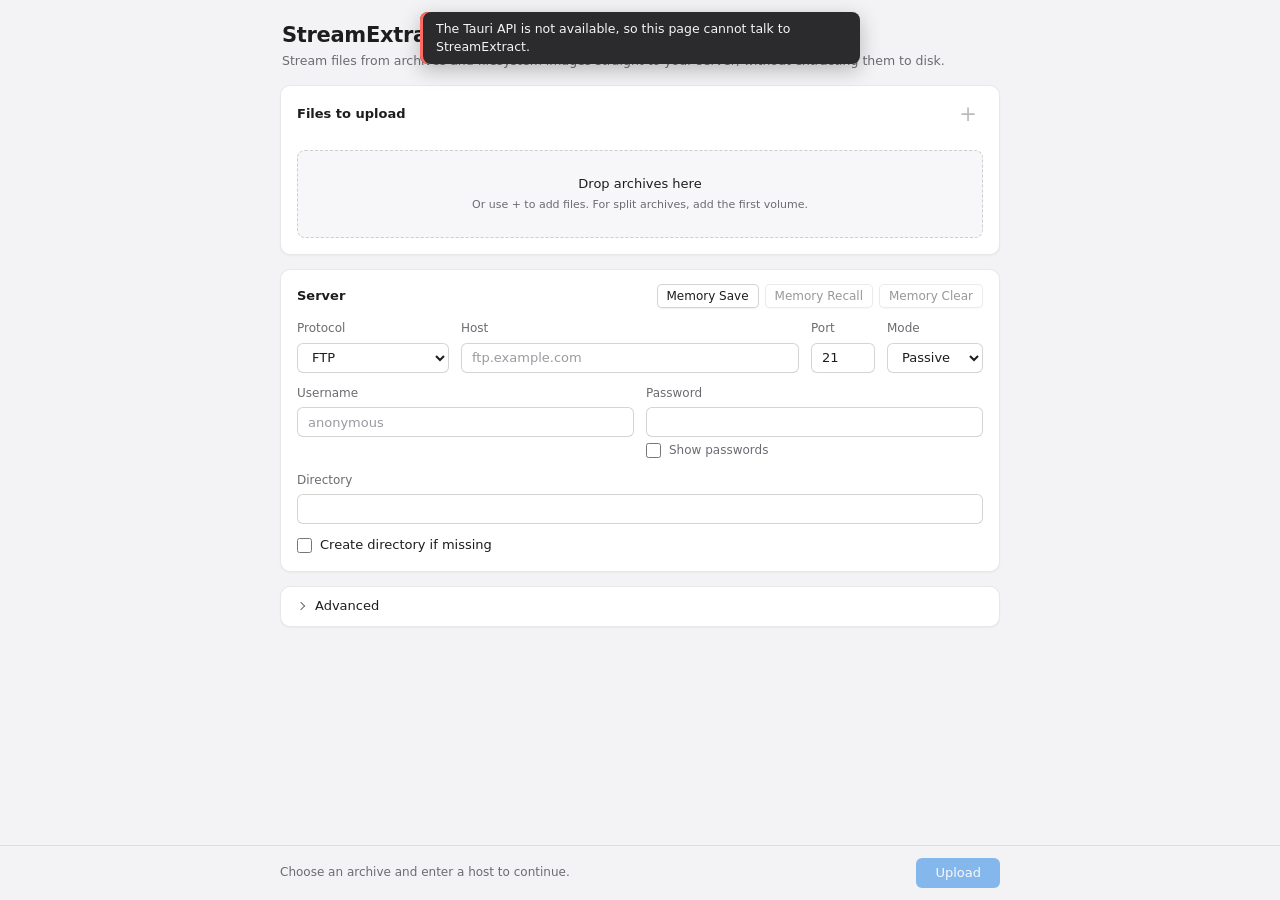
==== gui/ui/index.html @ e437d28f "Add extraction roots and per-archive GUI queue controls" ====
<!doctype html>
<html lang="en">
<head>
  <meta charset="utf-8">
  <meta name="viewport" content="width=device-width, initial-scale=1">
  <meta name="color-scheme" content="light dark">
  <title>StreamExtract</title>
  <link rel="stylesheet" href="style.css">
  <script src="app.js" defer></script>
</head>
<body>
  <div id="app">

    <!-- ===================== Setup view ===================== -->
    <form id="setup-view" class="view setup" autocomplete="off" novalidate>
      <div class="scroll">
        <header class="app-header">
          <h1>StreamExtract</h1>
          <span id="app-version" class="version muted"></span>
          <p class="tagline muted">Stream files from archives and filesystem images straight to your server, without extracting them to disk.</p>
        </header>

        <!-- Archive -->
        <section id="files-card" class="card files-card" aria-labelledby="archive-title">
          <div class="card-head">
            <div class="files-heading">
              <h2 id="archive-title">Files to upload</h2>
              <span id="archive-count" class="archive-count muted" hidden></span>
            </div>
            <button type="button" id="btn-choose" class="btn icon-button add-archive"
                    aria-label="Add archives" title="Add archives">+</button>
          </div>

          <ul id="archive-list" class="archive-list" aria-label="Files to upload" hidden></ul>
          <div id="dropzone" class="dropzone" data-state="empty">
            <div class="dz-text">
              <div id="dz-title" class="dz-title selectable">Drop archives here</div>
              <div id="dz-sub" class="dz-sub muted selectable">Or use + to add files. For split archives, add the first volume.</div>
            </div>
          </div>
          <p id="archive-queue-hint" class="hint muted" hidden>Files run in order to the same destination.</p>
          <p id="archive-hint" class="hint warn-text" role="status" hidden></p>
        </section>

        <!-- Server -->
        <section class="card" aria-labelledby="server-title">
          <div class="card-head">
            <h2 id="server-title">Server</h2>
            <div class="card-actions" role="group" aria-label="Saved server settings">
              <button type="button" id="btn-mem-save" class="btn btn-small">Memory Save</button>
              <button type="button" id="btn-mem-recall" class="btn btn-small" disabled>Memory Recall</button>
              <button type="button" id="btn-mem-clear" class="btn btn-small" disabled>Memory Clear</button>
            </div>
          </div>

          <div id="host-row" class="grid host-row">
            <div class="field">
              <label for="protocol">Protocol</label>
              <select id="protocol">
                <option value="ftp">FTP</option>
                <option value="ftps_explicit">FTPS (explicit)</option>
                <option value="ftps_implicit">FTPS (implicit)</option>
                <option value="sftp">SFTP</option>
              </select>
            </div>
            <div class="field">
              <label for="host">Host</label>
              <input id="host" type="text" autocomplete="off" autocapitalize="off" autocorrect="off"
                     spellcheck="false" placeholder="ftp.example.com">
            </div>
            <div class="field">
              <label for="port">Port</label>
              <input id="port" type="text" inputmode="numeric" autocomplete="off" value="21"
                     aria-describedby="port-error">
            </div>
            <div id="mode-field" class="field">
              <label for="mode">Mode</label>
              <select id="mode">
                <option value="passive">Passive</option>
                <option value="active">Active</option>
              </select>
            </div>
            <p id="port-error" class="error-text host-row-error" role="alert" hidden></p>
          </div>

          <div class="grid two">
            <div class="field">
              <label for="user">Username</label>
              <input id="user" type="text" autocomplete="off" autocapitalize="off" autocorrect="off"
                     spellcheck="false" placeholder="anonymous">
            </div>
            <div class="field">
              <label for="password">Password</label>
              <input id="password" type="password" autocomplete="new-password" autocapitalize="off"
                     spellcheck="false">
              <label class="check">
                <input type="checkbox" id="password-visible">
                <span>Show passwords</span>
              </label>
            </div>
          </div>

          <div class="field">
            <label for="directory">Directory</label>
            <input id="directory" type="text" autocomplete="off" autocapitalize="off" autocorrect="off" spellcheck="false">
          </div>

          <div class="server-options">
            <label class="check">
              <input type="checkbox" id="mkdir">
              <span>Create directory if missing</span>
            </label>
            <button type="button" id="btn-ssh" class="btn btn-small" hidden>SSH settings</button>
          </div>
        </section>

        <!-- Advanced -->
        <details id="advanced" class="advanced">
          <summary>Advanced</summary>
          <div class="advanced-body">
            <div class="field">
              <span id="units-label" class="label">Display units</span>
              <div class="segmented" role="radiogroup" aria-labelledby="units-label" aria-describedby="units-hint">
                <input type="radio" name="units" id="units-si" value="si" checked disabled>
                <label for="units-si">SI (1000)</label>
                <input type="radio" name="units" id="units-binary" value="binary" disabled>
                <label for="units-binary">Binary (1024)</label>
              </div>
            </div>
            <p id="units-hint" class="hint muted">SI: 1000 MB = 1 GB. Binary: 1024 MiB = 1 GiB.</p>
            <div class="field narrow">
              <label for="buffer">Buffer (MiB)</label>
              <input id="buffer" type="text" inputmode="numeric" autocomplete="off" value="64" disabled
                     aria-describedby="buffer-hint buffer-error">
            </div>
            <p id="buffer-hint" class="hint muted">Memory between unpacking and uploading (1–4096 MiB).</p>
            <p id="buffer-error" class="error-text" role="alert" hidden></p>
            <div class="field narrow">
              <label for="retries">Upload attempts</label>
              <input id="retries" type="text" inputmode="numeric" autocomplete="off" value="3" disabled
                     aria-describedby="retries-hint retries-error">
            </div>
            <p id="retries-hint" class="hint muted">Total attempts for connection/login and each file upload, including the first. 1 disables retries.</p>
            <p id="retries-error" class="error-text" role="alert" hidden></p>
            <label class="check">
              <input type="checkbox" id="prevent-sleep" checked disabled>
              <span>Prevent computer sleep during transfers</span>
            </label>
            <p class="hint muted">The display may turn off normally.</p>
            <label class="check">
              <input type="checkbox" id="completion-sound" checked disabled>
              <span>Play a sound when the upload completes successfully</span>
            </label>
            <p class="hint muted">Free SFX by SoundShelfStudio.</p>
            <label class="check">
              <input type="checkbox" id="check-updates" disabled aria-describedby="check-updates-hint">
              <span>Check for new versions on launch</span>
            </label>
            <p id="check-updates-hint" class="hint muted">Checks GitHub in the background and asks before opening the releases page.</p>
            <p class="hint muted">Display, transfer, sound and update settings are saved automatically.</p>
            <label class="check">
              <input type="checkbox" id="verbose">
              <span>Verbose log (connection details)</span>
            </label>
          </div>
        </details>
      </div>

      <footer class="footer">
        <span id="submit-hint" class="muted">Choose an archive and enter a host to continue.</span>
        <button type="submit" id="btn-upload" class="btn btn-primary" disabled>Upload</button>
      </footer>
    </form>

    <!-- ===================== Transfer view ===================== -->
    <section id="transfer-view" class="view transfer" hidden>
      <div class="t-head">
        <h1 class="t-title" id="t-title">
          <span id="t-archive" class="t-archive selectable"></span>
          <span id="t-arrow" class="t-arrow" aria-hidden="true" hidden>→</span>
          <span id="t-target" class="t-target selectable" hidden></span>
        </h1>
        <p id="t-sub" class="muted t-sub"></p>
      </div>

      <div class="phase">
        <div class="phase-line">
          <span id="phase-dot" class="dot" aria-hidden="true"></span>
          <span id="phase-text" class="phase-text">Reading the archive…</span>
        </div>
        <ul id="chips" class="chips" aria-label="Archive details"></ul>
      </div>

      <details id="batch-block" class="block batch-progress" hidden>
        <summary aria-label="Batch progress and archive statuses">
          <span class="block-label">Batch</span>
          <span id="batch-count" class="muted"></span>
          <span id="batch-bar" class="bar" role="progressbar" aria-label="Batch progress by archive"
                aria-valuemin="0" aria-valuemax="100" aria-valuenow="0"><span></span></span>
          <span id="batch-percent" class="muted"></span>
          <span id="batch-issues" class="error-text" hidden></span>
        </summary>
        <div class="batch-details">
          <p id="batch-stats" class="block-stats muted"></p>
          <ul id="batch-list" class="archive-list batch-list" aria-label="Archive statuses"></ul>
        </div>
      </details>

      <section class="log-panel" aria-label="Log">
        <div id="log" class="log selectable" role="log" aria-live="off" tabindex="0"></div>
        <button type="button" id="btn-latest" class="btn btn-small latest" hidden>Latest ↓</button>
      </section>

      <div id="current-block" class="block">
        <div class="block-head">
          <span id="cur-label" class="block-label">File</span>
          <span id="cur-name" class="block-name selectable">-</span>
        </div>
        <div id="cur-bar" class="bar" role="progressbar" aria-label="Current file" aria-valuemin="0"
             aria-valuemax="100" aria-valuenow="0"><span></span></div>
        <div id="cur-stats" class="block-stats muted"></div>
      </div>

      <div id="total-block" class="block">
        <div class="block-head">
          <span class="block-label">Archive total</span>
        </div>
        <div id="total-bar" class="bar" role="progressbar" aria-label="Archive total" aria-valuemin="0"
             aria-valuemax="100" aria-valuenow="0"><span></span></div>
        <div id="total-stats" class="block-stats muted"></div>
        <div id="total-files" class="block-stats muted"></div>
      </div>

      <dl id="status-row" class="status-row">
        <div class="stat" id="stat-upload">
          <dt>Upload <span class="muted">(avg)</span></dt>
          <dd id="stat-upload-value">-</dd>
        </div>
        <div class="stat">
          <dt>Unpack</dt>
          <dd id="stat-unpack-value">-</dd>
        </div>
        <div class="stat" id="stat-buffer"
             title="Full: the network is the bottleneck. Empty: the CPU is.">
          <dt>Buffer</dt>
          <dd><span id="stat-buffer-value">-</span>
            <span id="buffer-meter" class="meter" aria-hidden="true"><span></span></span>
          </dd>
        </div>
        <div class="stat">
          <dt>Elapsed</dt>
          <dd id="stat-elapsed-value">00:00:00</dd>
        </div>
      </dl>

      <div class="t-bottom">
        <div id="t-actions" class="t-actions">
          <button type="button" id="btn-cancel" class="btn">Cancel</button>
        </div>

        <div id="t-result" class="result" hidden>
          <div id="result-banner" class="banner" data-status="">
            <span id="result-icon" class="banner-icon" aria-hidden="true"></span>
            <div class="banner-text">
              <div id="result-title" class="banner-title"></div>
              <div id="result-error" class="banner-error selectable" hidden></div>
            </div>
            <button type="button" id="btn-new" class="btn btn-primary">New transfer</button>
          </div>
          <div id="result-summary" class="summary selectable"></div>
          <details id="result-problems" class="problems" hidden>
            <summary id="problems-summary">Warnings and errors</summary>
            <div id="problems-list" class="problems-list selectable"></div>
            <p id="problems-dropped" class="hint muted" hidden></p>
          </details>
        </div>
      </div>
    </section>

  </div>

  <!-- Screen-reader announcements for phase changes and results -->
  <div id="sr-status" class="sr-only" role="status" aria-live="polite"></div>
  <!-- Toasts -->
  <div id="toasts" class="toasts" role="status" aria-live="polite"></div>

  <!-- ===================== Dialogs ===================== -->
  <dialog id="archive-menu" class="archive-menu" role="menu" aria-label="Archive options">
    <form method="dialog">
      <button type="submit" value="password" role="menuitem">Set Extraction Password</button>
      <button type="submit" value="root" role="menuitem">Select Extraction Root</button>
      <button type="submit" id="archive-move-up" value="up" role="menuitem" class="menu-section">Move Up</button>
      <button type="submit" id="archive-move-down" value="down" role="menuitem">Move Down</button>
      <button type="submit" value="remove" role="menuitem" class="menu-remove">Remove</button>
    </form>
  </dialog>

  <dialog id="dlg-file-password" class="dialog" aria-labelledby="dlg-file-password-title">
    <form method="dialog">
      <h2 id="dlg-file-password-title">Extraction password</h2>
      <p id="file-password-archive" class="path"></p>
      <div class="field">
        <label for="file-password">Password</label>
        <input id="file-password" type="password" autocomplete="new-password" autocapitalize="off"
               spellcheck="false" autofocus>
        <label class="check">
          <input type="checkbox" id="file-password-visible">
          <span>Show passwords</span>
        </label>
      </div>
      <p class="hint muted">Leave blank to ask when this archive needs a password.</p>
      <div class="dialog-actions">
        <button type="button" id="file-password-cancel" class="btn">Cancel</button>
        <button type="submit" value="save" class="btn btn-primary">Save</button>
      </div>
    </form>
  </dialog>

  <dialog id="dlg-extraction-root" class="dialog" aria-labelledby="dlg-extraction-root-title">
    <form method="dialog">
      <h2 id="dlg-extraction-root-title">Choose extraction root</h2>
      <p id="root-archive" class="path"></p>
      <div class="root-navigation">
        <button type="button" id="root-up" class="btn btn-small" disabled>Up</button>
        <span id="root-path" class="path selectable">/</span>
      </div>
      <p id="root-status" class="hint muted" role="status"></p>
      <ul id="root-folders" class="root-folders" aria-label="Archive folders"></ul>
      <div id="root-password-field" class="field" hidden>
        <label for="root-password">Extraction password</label>
        <div class="grid key-row">
          <input id="root-password" type="password" autocomplete="new-password" spellcheck="false">
          <button type="button" id="root-unlock" class="btn">Unlock</button>
        </div>
      </div>
      <p id="root-error" class="error-text" role="alert" hidden></p>
      <div class="dialog-actions">
        <button type="submit" value="cancel" class="btn" formnovalidate>Cancel</button>
        <button type="submit" id="root-select" value="select" class="btn btn-primary" disabled>Use this folder</button>
      </div>
    </form>
  </dialog>

  <dialog id="dlg-ssh" class="dialog" aria-labelledby="dlg-ssh-title">
    <form method="dialog">
      <h2 id="dlg-ssh-title">SSH settings</h2>
      <div class="field">
        <label for="private-key">Private key</label>
        <div class="grid key-row">
          <input id="private-key" type="text" spellcheck="false" placeholder="Automatic: private keys in ~/.ssh">
          <button type="button" id="btn-private-key" class="btn">Choose</button>
        </div>
      </div>
      <div class="field">
        <label for="private-key-passphrase">Private key passphrase</label>
        <input id="private-key-passphrase" type="password" autocomplete="new-password">
      </div>
      <p class="hint muted">A login password uses password authentication. With neither a password nor a selected key, private keys in ~/.ssh are tried. No login prompts are shown.</p>
      <label class="check">
        <input type="checkbox" id="verify-host-key">
        <span>Verify host key against known hosts</span>
      </label>
      <div class="field">
        <label for="known-hosts">Known hosts file</label>
        <div class="grid key-row">
          <input id="known-hosts" type="text" spellcheck="false" placeholder="~/.ssh/known_hosts" disabled>
          <button type="button" id="btn-known-hosts" class="btn" disabled>Choose</button>
        </div>
      </div>
      <p class="hint muted">When verification is enabled, a blank path uses ~/.ssh/known_hosts. Otherwise any host key is accepted.</p>
      <div class="dialog-actions"><button type="submit" value="done" class="btn btn-primary">Done</button></div>
    </form>
  </dialog>

  <dialog id="dlg-memory-slots" class="dialog" aria-labelledby="dlg-memory-slots-title">
    <form method="dialog">
      <h2 id="dlg-memory-slots-title">Save configuration</h2>
      <p id="memory-slots-help"></p>
      <div class="field">
        <label for="memory-slot">Configuration</label>
        <select id="memory-slot" size="5" aria-describedby="memory-slot-details"></select>
      </div>
      <p id="memory-slot-details" class="memory-slot-details"></p>
      <div class="dialog-actions">
        <button type="submit" value="cancel" class="btn" formnovalidate>Cancel</button>
        <button id="memory-slot-action" type="submit" value="select" class="btn btn-primary">Save</button>
      </div>
    </form>
  </dialog>

  <dialog id="dlg-memory" class="dialog" aria-labelledby="dlg-memory-title">
    <form method="dialog">
      <h2 id="dlg-memory-title">Store the login unencrypted?</h2>
      <p>The username, password and private key passphrase will be saved as plain text in <code id="dlg-memory-path" class="path"></code>.</p>
      <div class="dialog-actions">
        <button type="submit" value="store" class="btn">Store login</button>
        <button type="submit" value="dont" class="btn btn-primary" autofocus>Don't store login</button>
      </div>
    </form>
  </dialog>

  <dialog id="dlg-password" class="dialog" aria-labelledby="dlg-password-title">
    <form id="pw-form" method="dialog">
      <h2 id="dlg-password-title">Password required</h2>
      <p id="pw-text"></p>
      <div class="field">
        <label for="pw-input">Extraction password</label>
        <input id="pw-input" type="password" autocomplete="new-password" autocapitalize="off"
               spellcheck="false" aria-describedby="pw-error" autofocus>
        <label class="check">
          <input type="checkbox" id="pw-input-visible">
          <span>Show passwords</span>
        </label>
        <p id="pw-error" class="error-text" role="alert" hidden></p>
      </div>
      <div class="dialog-actions">
        <button type="button" id="pw-cancel" class="btn">Cancel</button>
        <button type="submit" id="pw-unlock" class="btn btn-primary">Unlock</button>
      </div>
    </form>
  </dialog>

  <dialog id="dlg-quit" class="dialog" aria-labelledby="dlg-quit-title">
    <form method="dialog">
      <h2 id="dlg-quit-title">Cancel the batch and quit?</h2>
      <p>The incomplete file on the server will be deleted. Remaining archives will not be started.</p>
      <div class="dialog-actions">
        <button type="submit" value="quit" class="btn">Cancel and quit</button>
        <button type="submit" value="keep" class="btn btn-primary" autofocus>Keep uploading</button>
      </div>
    </form>
  </dialog>
</body>
</html>
---- gui/ui/style.css ----
/* StreamExtract: static stylesheet. Design tokens first, then base, components and views. */

:root {
  color-scheme: light dark;

  --font: -apple-system, BlinkMacSystemFont, "Segoe UI", system-ui, sans-serif;
  --mono: ui-monospace, SFMono-Regular, "SF Mono", Menlo, Consolas, "Liberation Mono", monospace;

  --bg: #f3f3f5;
  --surface: #ffffff;
  --inset: #f7f7f9;
  --border: rgba(0, 0, 0, 0.09);
  --border-strong: rgba(0, 0, 0, 0.17);
  --text: #1d1d1f;
  --muted: #6b6b72;
  --placeholder: #9a9aa1;

  --input: #ffffff;
  --btn: #ffffff;
  --btn-hover: #f4f4f6;
  --btn-active: #e8e8ec;
  --btn-shadow: 0 1px 1px rgba(0, 0, 0, 0.06);
  --track: rgba(0, 0, 0, 0.08);
  --chip: rgba(0, 0, 0, 0.055);
  --segment: rgba(0, 0, 0, 0.06);
  --segment-on: #ffffff;
  --segment-shadow: 0 1px 2px rgba(0, 0, 0, 0.18), 0 0 0 0.5px rgba(0, 0, 0, 0.06);
  --card-shadow: 0 1px 2px rgba(0, 0, 0, 0.04);

  --accent: #0071e3;
  --accent-hover: #0a7df0;
  --accent-active: #0064cb;
  --accent-text: #0071e3;
  --accent-soft: rgba(0, 113, 227, 0.09);
  --on-accent: #ffffff;
  --focus: #0071e3;

  --success: #1c8a44;
  --warn: #9a5b00;
  --danger: #cc1428;

  --toast-bg: #2b2b2e;
  --toast-text: #f5f5f7;
  --backdrop: rgba(0, 0, 0, 0.32);
  --dialog-shadow: 0 18px 50px rgba(0, 0, 0, 0.28), 0 0 0 0.5px rgba(0, 0, 0, 0.12);
}

@media (prefers-color-scheme: dark) {
  :root {
    --bg: #1c1c1e;
    --surface: #2a2a2d;
    --inset: #232326;
    --border: rgba(255, 255, 255, 0.1);
    --border-strong: rgba(255, 255, 255, 0.18);
    --text: #f2f2f4;
    --muted: #9c9ca4;
    --placeholder: #74747c;

    --input: rgba(255, 255, 255, 0.06);
    --btn: #3a3a3e;
    --btn-hover: #444448;
    --btn-active: #505055;
    --btn-shadow: none;
    --track: rgba(255, 255, 255, 0.12);
    --chip: rgba(255, 255, 255, 0.09);
    --segment: rgba(255, 255, 255, 0.08);
    --segment-on: #636368;
    --segment-shadow: 0 1px 2px rgba(0, 0, 0, 0.4);
    --card-shadow: none;

    --accent-text: #5aa9ff;
    --accent-soft: rgba(90, 169, 255, 0.16);
    --focus: #5aa9ff;

    --success: #3ddc84;
    --warn: #ffb340;
    --danger: #ff6b63;

    --toast-bg: #48484d;
    --backdrop: rgba(0, 0, 0, 0.5);
    --dialog-shadow: 0 18px 50px rgba(0, 0, 0, 0.6), 0 0 0 0.5px rgba(255, 255, 255, 0.14);
  }
}

/* ---------------------------------------------------------------- base */

*,
*::before,
*::after {
  box-sizing: border-box;
}

[hidden] {
  display: none !important;
}

html,
body {
  height: 100%;
  margin: 0;
}

body {
  font: 13px/1.45 var(--font);
  font-variant-numeric: tabular-nums;
  color: var(--text);
  background: var(--bg);
  overflow: hidden;
  overscroll-behavior: none;
  cursor: default;
  -webkit-font-smoothing: antialiased;
  -webkit-user-select: none;
  user-select: none;
}

#app {
  height: 100%;
  display: flex;
  flex-direction: column;
}

h1,
h2,
p {
  margin: 0;
}

.muted {
  color: var(--muted);
}

.selectable {
  -webkit-user-select: text;
  user-select: text;
  cursor: text;
}

.hint {
  font-size: 12px;
}

.warn-text {
  color: var(--warn);
}

.error-text {
  color: var(--danger);
  font-size: 12px;
}

.sr-only {
  position: absolute;
  width: 1px;
  height: 1px;
  margin: -1px;
  padding: 0;
  overflow: hidden;
  clip: rect(0 0 0 0);
  white-space: nowrap;
  border: 0;
}

:focus-visible {
  outline: 2px solid var(--focus);
  outline-offset: 2px;
}

/* --------------------------------------------------------------- controls */

.btn {
  font: inherit;
  height: 28px;
  padding: 0 12px;
  border-radius: 6px;
  border: 1px solid var(--border-strong);
  background: var(--btn);
  color: var(--text);
  box-shadow: var(--btn-shadow);
  white-space: nowrap;
  cursor: default;
  transition: background-color 0.1s;
}

.btn:hover:not(:disabled) {
  background: var(--btn-hover);
}

.btn:active:not(:disabled) {
  background: var(--btn-active);
}

.btn:disabled {
  opacity: 0.45;
}

.btn-small {
  height: 24px;
  padding: 0 9px;
  font-size: 12px;
  border-radius: 5px;
}

.btn-primary {
  background: var(--accent);
  border-color: transparent;
  color: var(--on-accent);
  box-shadow: none;
  font-weight: 500;
  padding: 0 18px;
}

.btn-primary:hover:not(:disabled) {
  background: var(--accent-hover);
}

.btn-primary:active:not(:disabled) {
  background: var(--accent-active);
}

input[type="text"],
input[type="password"],
select {
  font: inherit;
  width: 100%;
  min-width: 0;
  height: 30px;
  padding: 0 10px;
  border-radius: 6px;
  border: 1px solid var(--border-strong);
  background: var(--input);
  color: var(--text);
  cursor: text;
  -webkit-user-select: text;
  user-select: text;
}

select {
  cursor: pointer;
  padding-right: 4px;
}

input::placeholder {
  color: var(--placeholder);
}

input[aria-invalid="true"] {
  border-color: var(--danger);
}

input[type="checkbox"] {
  width: 15px;
  height: 15px;
  margin: 0;
  accent-color: var(--accent);
}

.field {
  display: flex;
  flex-direction: column;
  gap: 5px;
  min-width: 0;
}

.field > label,
.label {
  font-size: 12px;
  font-weight: 500;
  color: var(--muted);
}

.field.narrow {
  max-width: 140px;
}

.check {
  display: flex;
  align-items: center;
  gap: 8px;
  width: fit-content;
}

.segmented {
  position: relative;
  display: inline-flex;
  height: 30px;
  padding: 2px;
  border-radius: 7px;
  background: var(--segment);
}

.segmented input {
  position: absolute;
  width: 1px;
  height: 1px;
  opacity: 0;
  pointer-events: none;
}

.segmented label {
  display: flex;
  align-items: center;
  padding: 0 13px;
  border-radius: 5px;
  font-size: 12.5px;
  cursor: default;
}

.segmented input:checked + label {
  background: var(--segment-on);
  box-shadow: var(--segment-shadow);
  font-weight: 500;
}

.segmented input:focus-visible + label {
  outline: 2px solid var(--focus);
  outline-offset: 1px;
}

/* ------------------------------------------------------------ setup view */

.view {
  flex: 1;
  min-height: 0;
  display: flex;
  flex-direction: column;
}

.setup .scroll {
  flex: 1;
  min-height: 0;
  overflow-y: auto;
  display: flex;
  flex-direction: column;
  gap: 14px;
  padding: 20px max(24px, calc((100vw - 720px) / 2)) 14px;
}

.app-header {
  display: flex;
  flex-wrap: wrap;
  align-items: baseline;
  column-gap: 8px;
  padding: 0 2px;
}

.app-header h1 {
  font-size: 21px;
  font-weight: 650;
  letter-spacing: -0.015em;
}

.version {
  font-size: 12px;
}

.tagline {
  flex-basis: 100%;
  font-size: 12.5px;
  margin-top: 2px;
}

.card {
  display: flex;
  flex-direction: column;
  gap: 12px;
  padding: 14px 16px 16px;
  border-radius: 10px;
  border: 1px solid var(--border);
  background: var(--surface);
  box-shadow: var(--card-shadow);
}

.card-head {
  display: flex;
  align-items: center;
  justify-content: space-between;
  flex-wrap: wrap;
  gap: 8px;
  min-height: 24px;
}

.card-head h2 {
  font-size: 13px;
  font-weight: 600;
}

.card-actions {
  display: flex;
  flex-wrap: wrap;
  gap: 6px;
}

.grid {
  display: grid;
  gap: 12px;
}

.grid.two {
  grid-template-columns: 1fr 1fr;
}

.server-options { display: flex; align-items: center; justify-content: space-between; }
.server-options .btn-small { padding-block: 0; min-height: 0; height: 18px; }
.key-row { grid-template-columns: minmax(0, 1fr) auto; align-items: center; }

.host-row {
  grid-template-columns: 152px minmax(0, 1fr) 64px 96px;
}

.host-row.sftp {
  grid-template-columns: 152px minmax(0, 1fr) 64px;
}

.host-row-error {
  grid-column: 1 / -1;
  margin-top: -6px;
}

.dropzone {
  display: flex;
  align-items: center;
  padding: 24px 16px;
  border-radius: 8px;
  border: 1px dashed var(--border-strong);
  background: var(--inset);
  transition: border-color 0.12s, background-color 0.12s;
}

.files-card.drag {
  border-color: var(--accent-text);
  background: var(--accent-soft);
}

.dz-text {
  flex: 1;
  min-width: 0;
  text-align: center;
}

.dz-title {
  font-size: 13px;
  font-weight: 500;
  overflow: hidden;
  text-overflow: ellipsis;
  white-space: nowrap;
}

.dz-sub {
  margin-top: 4px;
  font-size: 11px;
  overflow: hidden;
  text-overflow: ellipsis;
  white-space: nowrap;
}

.archive-list {
  list-style: none;
  margin: 0;
  padding: 0;
  max-height: 180px;
  overflow-y: auto;
}

.archive-row {
  display: flex;
  align-items: center;
  gap: 10px;
  padding: 8px 2px;
  border-bottom: 1px solid var(--border);
}

.archive-row:last-child { border-bottom: 0; }
.archive-details { flex: 1; min-width: 0; }
.files-heading { display: flex; align-items: baseline; gap: 8px; }
.archive-count { font-size: 12px; font-variant-numeric: tabular-nums; }
.btn.icon-button {
  flex: none;
  width: 30px;
  height: 30px;
  min-height: 30px;
  padding: 0;
  font-size: 21px;
  line-height: 1;
  border-color: transparent;
  box-shadow: none;
  background: transparent;
  color: var(--muted);
}
.btn.icon-button:hover { background: var(--segment); color: var(--text); }
.btn.icon-button:active { background: var(--btn-active); }
.files-card .card-head { align-items: center; margin-bottom: 8px; }
.files-card .archive-list { max-height: 260px; }
.files-card .archive-row { padding: 11px 0; gap: 12px; }
.files-card .archive-name { font-weight: 500; }
.archive-order { flex: none; width: 18px; text-align: center; font-size: 11px; color: var(--muted); font-variant-numeric: tabular-nums; }
.archive-meta { display: flex; align-items: baseline; gap: 8px; margin-top: 3px; font-size: 11px; color: var(--muted); }
.archive-root { min-width: 0; overflow: hidden; text-overflow: ellipsis; white-space: nowrap; }
.archive-password-set { flex: none; }
.archive-password-set::before { content: "·"; margin-right: 8px; }
.archive-name, .archive-path {
  overflow: hidden;
  text-overflow: ellipsis;
  white-space: nowrap;
}
.archive-path { font-size: 11px; color: var(--muted); }
.archive-status { flex: none; font-size: 12px; color: var(--muted); }
.archive-row[data-status="running"] .archive-status { color: var(--accent-text); }
.archive-row[data-status="success"] .archive-status { color: var(--success); }
.archive-row[data-status="failed"] .archive-status { color: var(--danger); }
.batch-list { margin-top: 8px; max-height: 130px; }

.advanced {
  border-radius: 10px;
  border: 1px solid var(--border);
  background: var(--surface);
  box-shadow: var(--card-shadow);
}

.advanced summary,
.batch-progress summary,
.problems summary {
  display: flex;
  align-items: center;
  gap: 9px;
  list-style: none;
  cursor: default;
}

.advanced summary::-webkit-details-marker,
.batch-progress summary::-webkit-details-marker,
.problems summary::-webkit-details-marker {
  display: none;
}

.advanced summary::before,
.batch-progress summary::before,
.problems summary::before {
  content: "";
  flex: none;
  width: 6px;
  height: 6px;
  margin: 0 2px 0 1px;
  border-right: 1.6px solid var(--muted);
  border-bottom: 1.6px solid var(--muted);
  transform: rotate(-45deg);
  transition: transform 0.12s;
}

.advanced[open] summary::before,
.batch-progress[open] summary::before,
.problems[open] summary::before {
  transform: rotate(45deg);
}

.advanced summary {
  padding: 10px 16px;
  font-weight: 500;
}

.advanced-body {
  display: flex;
  flex-direction: column;
  gap: 10px;
  padding: 2px 16px 16px;
}

.footer {
  flex: none;
  display: flex;
  align-items: center;
  justify-content: space-between;
  gap: 12px;
  padding: 12px max(24px, calc((100vw - 720px) / 2));
  border-top: 1px solid var(--border);
  font-size: 12px;
}

.footer > span {
  min-width: 0;
  overflow: hidden;
  text-overflow: ellipsis;
  white-space: nowrap;
}

.footer .btn-primary {
  height: 30px;
  font-size: 13px;
}

/* --------------------------------------------------------- transfer view */

.transfer {
  gap: 12px;
  padding: 18px max(24px, calc((100vw - 760px) / 2)) 16px;
  overflow-y: auto;
}

.transfer > * {
  flex: none;
}

.t-title {
  display: flex;
  align-items: baseline;
  gap: 8px;
  min-width: 0;
  font-size: 15px;
  font-weight: 600;
  letter-spacing: -0.005em;
}

.t-archive {
  flex: 0 1 auto;
  max-width: 55%;
  min-width: 0;
  overflow: hidden;
  text-overflow: ellipsis;
  white-space: nowrap;
}

.t-arrow {
  flex: none;
  color: var(--muted);
  font-weight: 400;
}

.t-target {
  flex: 1 1 0;
  min-width: 6ch;
  overflow: hidden;
  text-overflow: ellipsis;
  white-space: nowrap;
  font-weight: 400;
  color: var(--muted);
}

.t-sub {
  margin-top: 1px;
  font-size: 12px;
}

.phase {
  display: flex;
  flex-wrap: wrap;
  align-items: center;
  justify-content: space-between;
  gap: 6px 14px;
}

.phase-line {
  display: flex;
  align-items: center;
  gap: 8px;
  min-width: 0;
}

.phase-text {
  font-weight: 500;
}

.dot {
  flex: none;
  width: 8px;
  height: 8px;
  border-radius: 50%;
  background: var(--accent-text);
  animation: pulse 1.6s ease-in-out infinite;
}

.dot[data-state="success"] {
  background: var(--success);
  animation: none;
}

.dot[data-state="failed"] {
  background: var(--danger);
  animation: none;
}

.dot[data-state="cancelled"] {
  background: var(--muted);
  animation: none;
}

@keyframes pulse {
  0%,
  100% {
    opacity: 1;
  }
  50% {
    opacity: 0.35;
  }
}

.chips {
  display: flex;
  flex-wrap: wrap;
  gap: 5px;
  margin: 0;
  padding: 0;
  list-style: none;
}

.chips li {
  padding: 1px 9px;
  border-radius: 999px;
  background: var(--chip);
  color: var(--muted);
  font-size: 11.5px;
  white-space: nowrap;
}

.block {
  padding: 12px 14px;
  border-radius: 10px;
  border: 1px solid var(--border);
  background: var(--surface);
  box-shadow: var(--card-shadow);
}

.block-head {
  display: flex;
  align-items: baseline;
  gap: 10px;
  min-width: 0;
}

.block-label {
  flex: none;
  font-weight: 600;
}

.block-name {
  flex: 1;
  min-width: 0;
  overflow: hidden;
  text-overflow: ellipsis;
  white-space: nowrap;
}

.bar {
  height: 6px;
  margin: 9px 0 7px;
  border-radius: 3px;
  background: var(--track);
  overflow: hidden;
}

.bar > span {
  display: block;
  width: 0;
  height: 100%;
  border-radius: 3px;
  background: var(--accent);
  transition: width 0.2s linear;
}

.block.batch-progress { padding: 0; }
.batch-progress summary {
  padding: 10px 12px;
  white-space: nowrap;
  font-size: 12px;
}
.batch-progress summary .bar {
  flex: 1;
  min-width: 40px;
  margin: 0;
}
.batch-progress summary > span:not(.bar) { flex: none; }
.batch-details {
  padding: 10px 12px;
  border-top: 1px solid var(--border);
}

/* The file bar updates several times per second: no animation, only the archive total animates. */
#cur-bar > span {
  transition: none;
}

.block[data-state="success"] .bar > span {
  background: var(--success);
}

.block[data-state="failed"] .bar > span {
  background: var(--danger);
}

.block[data-state="cancelled"] .bar > span {
  background: var(--muted);
}

.block-stats {
  min-height: 1.45em;
  font-size: 12px;
  font-variant-numeric: tabular-nums;
}

.block-stats + .block-stats {
  margin-top: 1px;
}


.status-row {
  display: grid;
  grid-template-columns: repeat(4, minmax(0, 1fr));
  margin: 0;
  border-radius: 10px;
  border: 1px solid var(--border);
  background: var(--surface);
  box-shadow: var(--card-shadow);
}

.stat {
  min-width: 0;
  padding: 8px 12px;
  text-align: center;
}

.stat + .stat {
  border-left: 1px solid var(--border);
}

.stat dt {
  font-size: 11px;
  color: var(--muted);
  white-space: nowrap;
}

.stat dd {
  display: flex;
  align-items: center;
  justify-content: center;
  gap: 7px;
  min-width: 0;
  margin: 1px 0 0;
  font-weight: 500;
  font-variant-numeric: tabular-nums;
  white-space: nowrap;
}

/* Fixed width for the widest value ("100%") so the meter never shifts. */
#stat-buffer-value {
  flex: none;
  display: inline-block;
  min-width: 5ch;
  text-align: right;
}

/* Flexible, but never wider than this, so the value + meter pair stays centred. */
.meter {
  flex: 1 1 auto;
  width: auto;
  min-width: 0;
  max-width: 72px;
  height: 6px;
  border-radius: 3px;
  background: var(--track);
  overflow: hidden;
}

.meter > span {
  display: block;
  width: 0;
  height: 100%;
  background: hsl(0, 75%, 45%);
  transition: width 0.2s linear, background-color 0.2s linear;
}

.log-panel {
  position: relative;
  flex: 1 1 160px;
  min-height: 110px;
  display: flex;
}

.log {
  flex: 1;
  min-width: 0;
  overflow: auto;
  padding: 8px 11px;
  border-radius: 10px;
  border: 1px solid var(--border);
  background: var(--inset);
  font: 11.5px/1.55 var(--mono);
  white-space: pre-wrap;
  overflow-wrap: anywhere;
}

.line {
  display: block;
}

/* Hanging indent: wrapped text lines up under the message, not under the time. */
.line.timed {
  padding-left: 9ch;
  text-indent: -9ch;
}

.line .time {
  margin-right: 1ch;
  color: var(--muted);
  opacity: 0.85;
}

.lvl-debug {
  color: var(--muted);
}

.lvl-warn {
  color: var(--warn);
}

.lvl-error {
  color: var(--danger);
  font-weight: 600;
}

.latest {
  position: absolute;
  right: 14px;
  bottom: 10px;
  box-shadow: 0 1px 4px rgba(0, 0, 0, 0.2);
}

.t-actions {
  display: flex;
  justify-content: flex-end;
}

.result {
  display: flex;
  flex-direction: column;
  gap: 10px;
  padding: 12px 14px;
  border-radius: 10px;
  border: 1px solid var(--border);
  background: var(--surface);
  box-shadow: var(--card-shadow);
}

.banner {
  display: flex;
  align-items: flex-start;
  gap: 10px;
}

.banner-icon {
  flex: none;
  width: 22px;
  height: 22px;
  border-radius: 50%;
  background-color: var(--muted);
  background-repeat: no-repeat;
  background-position: center;
  background-size: 14px;
}

.banner[data-status="success"] .banner-icon {
  background-color: var(--success);
  background-image: url("data:image/svg+xml,%3Csvg xmlns='http://www.w3.org/2000/svg' viewBox='0 0 16 16' fill='none' stroke='white' stroke-width='2' stroke-linecap='round' stroke-linejoin='round'%3E%3Cpath d='M4 8.5l3 3 5-6'/%3E%3C/svg%3E");
}

.banner[data-status="failed"] .banner-icon {
  background-color: var(--danger);
  background-image: url("data:image/svg+xml,%3Csvg xmlns='http://www.w3.org/2000/svg' viewBox='0 0 16 16' fill='none' stroke='white' stroke-width='2' stroke-linecap='round' stroke-linejoin='round'%3E%3Cpath d='M5 5l6 6M11 5l-6 6'/%3E%3C/svg%3E");
}

.banner[data-status="cancelled"] .banner-icon {
  background-image: url("data:image/svg+xml,%3Csvg xmlns='http://www.w3.org/2000/svg' viewBox='0 0 16 16' fill='none' stroke='white' stroke-width='2' stroke-linecap='round' stroke-linejoin='round'%3E%3Cpath d='M4.5 8h7'/%3E%3C/svg%3E");
}

.banner-text {
  flex: 1;
  min-width: 0;
}

.banner .btn {
  flex: none;
}

.banner-title {
  font-size: 15px;
  font-weight: 600;
  line-height: 22px;
}

.banner[data-status="success"] .banner-title {
  color: var(--success);
}

.banner[data-status="failed"] .banner-title {
  color: var(--danger);
}

.banner-error {
  margin-top: 2px;
  color: var(--danger);
  white-space: pre-wrap;
  overflow-wrap: anywhere;
}

.summary {
  display: flex;
  flex-direction: column;
  gap: 2px;
  font-size: 12.5px;
  font-variant-numeric: tabular-nums;
  overflow-wrap: anywhere;
}

.problems summary {
  width: fit-content;
  font-size: 12px;
  font-weight: 500;
  color: var(--muted);
}

.problems-list {
  max-height: 120px;
  margin-top: 6px;
  overflow: auto;
  padding: 7px 10px;
  border-radius: 8px;
  background: var(--inset);
  border: 1px solid var(--border);
  font: 11.5px/1.55 var(--mono);
  white-space: pre-wrap;
  overflow-wrap: anywhere;
}

.problems .hint {
  margin-top: 6px;
}

/* ---------------------------------------------------------- toasts, dialogs */

.update-window {
  display: flex;
  flex-direction: column;
  height: 100%;
  padding: 22px;
  gap: 12px;
  overflow: auto;
  background: var(--surface);
}

.update-window h1 {
  font-size: 17px;
}

.update-window .dialog-actions {
  margin-top: auto;
  padding-top: 6px;
}

.toasts {
  position: fixed;
  top: 12px;
  left: 50%;
  z-index: 1000;
  display: flex;
  flex-direction: column;
  align-items: center;
  gap: 8px;
  width: min(440px, calc(100vw - 32px));
  transform: translateX(-50%);
  pointer-events: none;
}

.toast {
  padding: 8px 14px;
  border-radius: 8px;
  background: var(--toast-bg);
  color: var(--toast-text);
  font-size: 12.5px;
  box-shadow: 0 6px 20px rgba(0, 0, 0, 0.25);
  overflow-wrap: anywhere;
  pointer-events: auto;
  animation: toast-in 0.15s ease-out;
}

.toast[data-kind="error"] {
  box-shadow: inset 3px 0 0 #ff6b63, 0 6px 20px rgba(0, 0, 0, 0.25);
  padding-left: 16px;
}

@keyframes toast-in {
  from {
    opacity: 0;
    transform: translateY(-6px);
  }
  to {
    opacity: 1;
    transform: none;
  }
}

dialog.dialog {
  width: min(390px, calc(100vw - 40px));
  padding: 20px 22px 18px;
  border: 0;
  border-radius: 12px;
  background: var(--surface);
  color: var(--text);
  box-shadow: var(--dialog-shadow);
}

dialog.dialog::backdrop {
  background: var(--backdrop);
}

dialog.archive-menu {
  position: fixed;
  margin: 0;
  width: 218px;
  padding: 5px;
  border: 1px solid var(--border);
  border-radius: 8px;
  background: var(--surface);
  color: var(--text);
  box-shadow: var(--dialog-shadow);
}
.archive-menu::backdrop { background: transparent; }
.archive-menu button {
  display: block;
  width: 100%;
  padding: 9px 10px;
  border: 0;
  border-radius: 4px;
  background: transparent;
  color: var(--text);
  font: inherit;
  font-size: 12px;
  text-align: left;
  cursor: pointer;
}
.archive-menu button:not(:disabled):hover { background: var(--segment); }
.archive-menu button:disabled { color: var(--placeholder); cursor: default; }
.archive-menu button:focus-visible { outline: none; }
.archive-menu .menu-section { margin-top: 4px; border-top: 1px solid var(--border); border-radius: 0; }
.archive-menu .menu-remove { margin-top: 4px; border-top: 1px solid var(--border); border-radius: 0 0 4px 4px; color: var(--danger); }

.dialog h2 {
  margin-bottom: 8px;
  font-size: 15px;
  font-weight: 600;
}

.dialog p {
  color: var(--muted);
}

.dialog p.error-text {
  color: var(--danger);
}

.dialog .field {
  margin-top: 12px;
}

.dialog-actions {
  display: flex;
  justify-content: flex-end;
  gap: 8px;
  margin-top: 18px;
}

dialog#dlg-extraction-root { width: min(480px, calc(100vw - 40px)); }
.root-navigation { display: flex; align-items: center; gap: 10px; margin: 12px 0; }
#root-path, #root-archive { overflow-wrap: anywhere; min-width: 0; }
.root-folders { list-style: none; padding: 0; margin: 10px 0; max-height: 260px; overflow-y: auto; }
.root-folders li + li { margin-top: 4px; }
.root-folder { display: block; width: 100%; text-align: left; overflow-wrap: anywhere; }

#memory-slot {
  width: 100%;
  height: auto;
}

#memory-slot option {
  padding: 7px 8px;
}

.memory-slot-details {
  margin-top: 8px;
  overflow-wrap: anywhere;
}

.path {
  font: 12px var(--mono);
  color: var(--text);
  overflow-wrap: anywhere;
  -webkit-user-select: text;
  user-select: text;
}

/* ---------------------------------------------------------------- misc */

@media (max-width: 520px) {
  .host-row,
  .host-row.sftp {
    grid-template-columns: 152px minmax(0, 1fr);
  }

  .host-row > .field:nth-child(3) {
    grid-column: 1;
  }

  .grid.two {
    grid-template-columns: 1fr;
  }

  .status-row {
    grid-template-columns: repeat(2, minmax(0, 1fr));
  }

  .stat:nth-child(3) {
    border-left: 0;
  }

  .stat:nth-child(n + 3) {
    border-top: 1px solid var(--border);
  }
}

@media (prefers-reduced-motion: reduce) {
  *,
  *::before,
  *::after {
    animation: none !important;
    transition: none !important;
  }
}
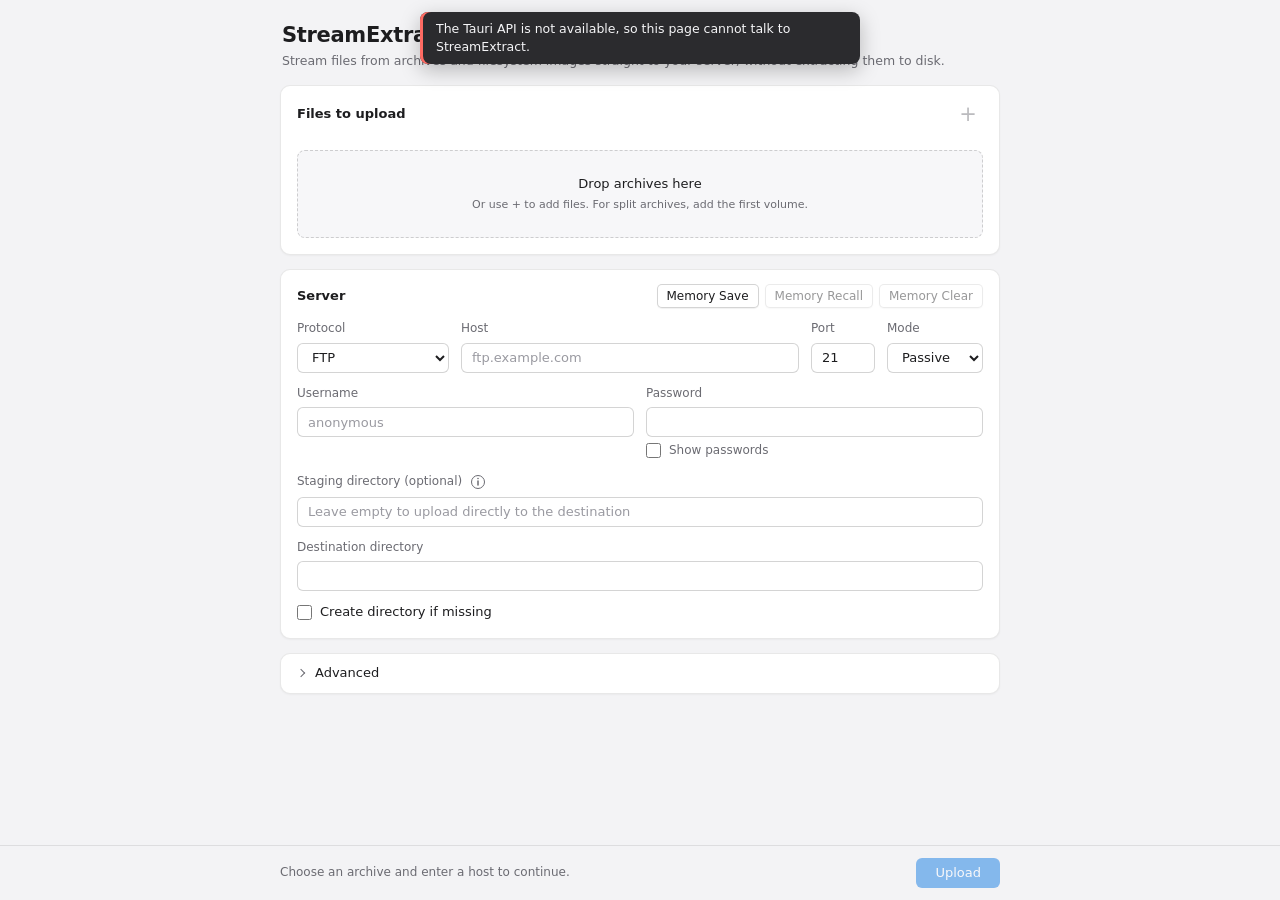
==== commit 99a15afb: ""Staging directory" feature" ====
--- a/gui/ui/index.html
+++ b/gui/ui/index.html
@@ -101,7 +101,23 @@
           </div>
 
           <div class="field">
-            <label for="directory">Directory</label>
+            <div class="field-label">
+              <label for="staging">Staging directory (optional)</label>
+              <button type="button" id="btn-staging-info" class="info-button" title="Staging directory help"
+                      aria-label="Staging directory help" aria-haspopup="dialog" aria-controls="dlg-staging-help">
+                <svg width="16" height="16" viewBox="0 0 16 16" fill="none" aria-hidden="true">
+                  <circle cx="8" cy="8" r="6.5" stroke="currentColor" />
+                  <path d="M8 7v4" stroke="currentColor" stroke-width="1.5" stroke-linecap="round" />
+                  <circle cx="8" cy="4.5" r="0.8" fill="currentColor" />
+                </svg>
+              </button>
+            </div>
+            <input id="staging" type="text" autocomplete="off" autocapitalize="off" autocorrect="off"
+                   spellcheck="false" placeholder="Leave empty to upload directly to the destination">
+          </div>
+
+          <div class="field">
+            <label for="directory">Destination directory</label>
             <input id="directory" type="text" autocomplete="off" autocapitalize="off" autocorrect="off" spellcheck="false">
           </div>
 
@@ -341,6 +357,25 @@
     </form>
   </dialog>
 
+  <dialog id="dlg-staging-help" class="dialog help-dialog" aria-labelledby="dlg-staging-help-title">
+    <form method="dialog">
+      <h2 id="dlg-staging-help-title">Staging directory</h2>
+      <p>Leave the field empty to upload directly to the destination.</p>
+      <p>With staging, each archive uploads there first. After the entire archive succeeds, its files
+         move to the destination, keeping their folders.</p>
+      <p>Resume and skip checks use staging first. If a file is missing there but has the expected size
+         in the destination, it is already complete and stays there. A rerun can finish interrupted moves.</p>
+      <p>Use a directory on the same server, such as <code>/incoming</code>. Paths may be absolute or
+         relative to your login directory. Staging must differ from the destination and cannot contain it.</p>
+      <p>Enable <strong>Create directory if missing</strong> to create either directory. Their parent
+         directories must already exist.</p>
+      <p>Whole folders move together when the destination folder is missing. Existing folders are
+         merged, keeping unrelated files. If a move fails or you cancel, some contents may be in the
+         destination and the rest in staging.</p>
+      <div class="dialog-actions"><button type="submit" value="close" class="btn btn-primary" autofocus>Close</button></div>
+    </form>
+  </dialog>
+
   <dialog id="dlg-ssh" class="dialog" aria-labelledby="dlg-ssh-title">
     <form method="dialog">
       <h2 id="dlg-ssh-title">SSH settings</h2>
--- a/gui/ui/style.css
+++ b/gui/ui/style.css
@@ -262,10 +262,36 @@
 }
 
 .field > label,
+.field-label > label,
 .label {
   font-size: 12px;
   font-weight: 500;
   color: var(--muted);
+}
+
+.field-label {
+  display: flex;
+  align-items: center;
+  gap: 6px;
+}
+
+.info-button {
+  display: inline-flex;
+  align-items: center;
+  justify-content: center;
+  width: 20px;
+  height: 20px;
+  padding: 0;
+  border: 0;
+  border-radius: 50%;
+  background: transparent;
+  color: var(--muted);
+  cursor: default;
+}
+
+.info-button:hover {
+  background: var(--btn-hover);
+  color: var(--text);
 }
 
 .field.narrow {
@@ -1150,6 +1176,10 @@
   color: var(--muted);
 }
 
+.help-dialog p + p {
+  margin-top: 10px;
+}
+
 .dialog p.error-text {
   color: var(--danger);
 }
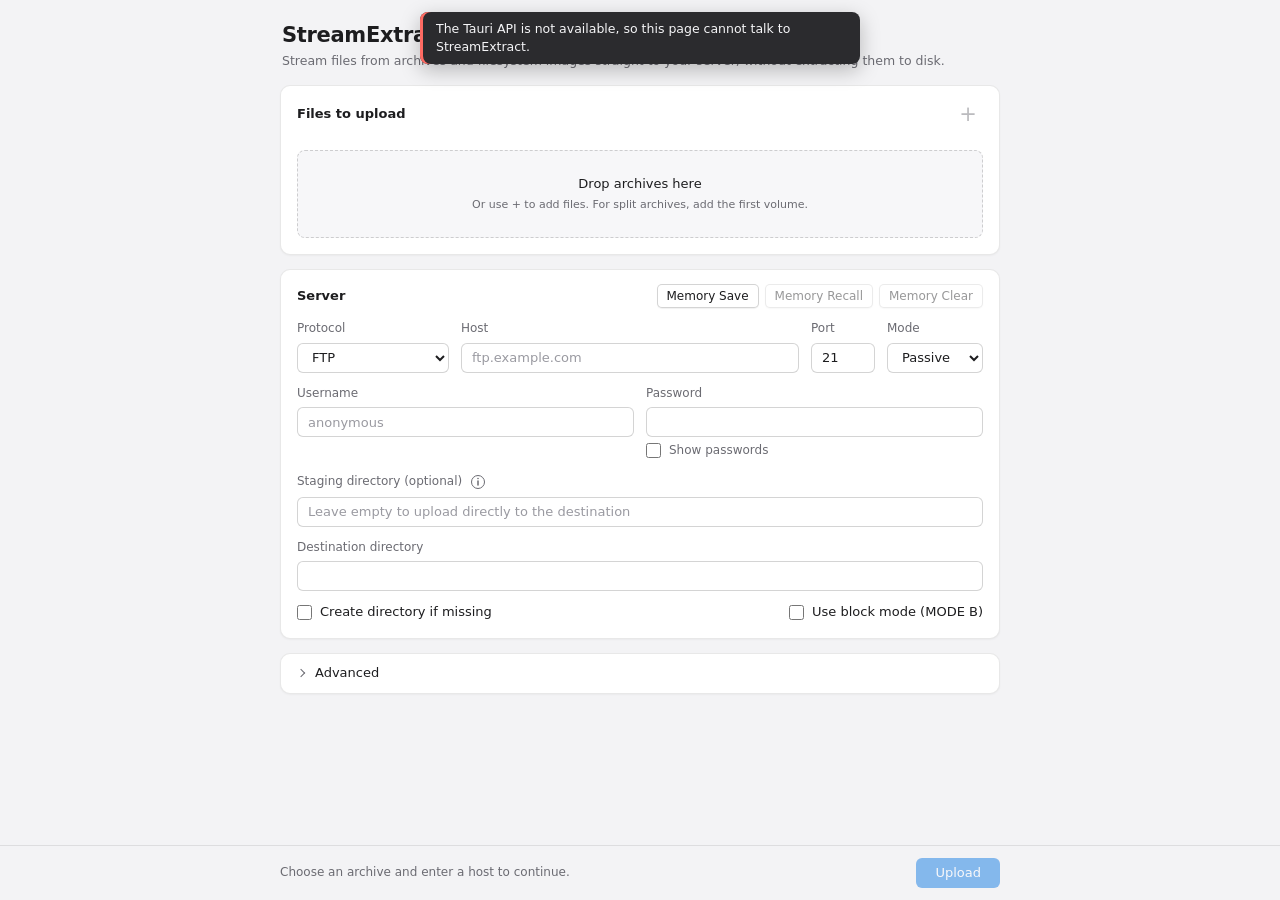
==== commit 8b56545b: "GUI: make block mode a server setting saved with Memory The "Use block mode (MODE B)" checkbox moves" ====
--- a/gui/ui/index.html
+++ b/gui/ui/index.html
@@ -125,6 +125,11 @@
             <label class="check">
               <input type="checkbox" id="mkdir">
               <span>Create directory if missing</span>
+            </label>
+            <label id="mode-b-field" class="check"
+                   title="FTP and FTPS: keeps one data connection open for all files instead of opening one per file. If the server refuses it, stream mode is used.">
+              <input type="checkbox" id="mode-b">
+              <span>Use block mode (MODE B)</span>
             </label>
             <button type="button" id="btn-ssh" class="btn btn-small" hidden>SSH settings</button>
           </div>
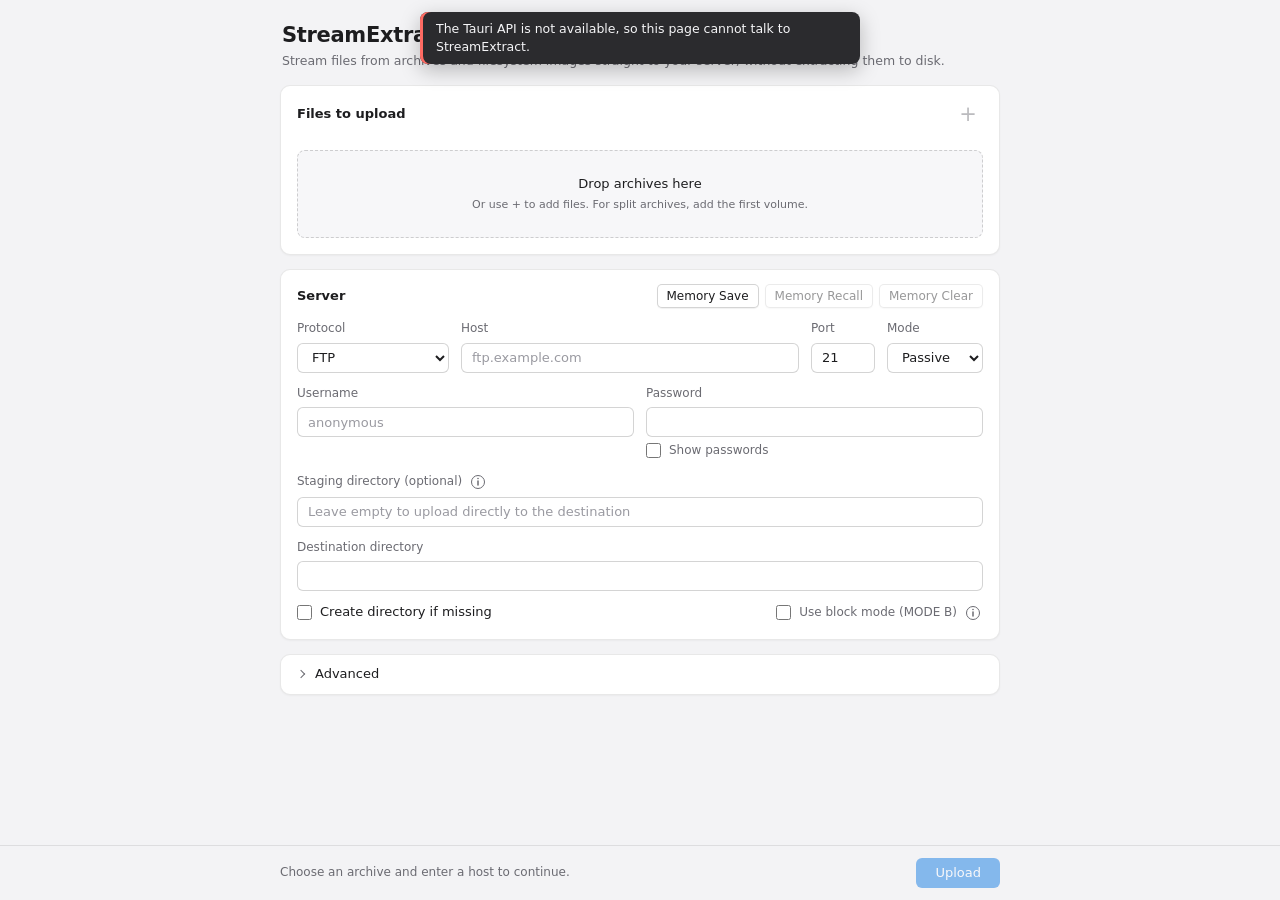
==== commit 17b7f0af: "GUI: info button beside the block mode checkbox Opens docs/block_mode.md on GitHub in the browser th" ====
--- a/gui/ui/index.html
+++ b/gui/ui/index.html
@@ -126,11 +126,21 @@
               <input type="checkbox" id="mkdir">
               <span>Create directory if missing</span>
             </label>
-            <label id="mode-b-field" class="check"
-                   title="FTP and FTPS: keeps one data connection open for all files instead of opening one per file. If the server refuses it, stream mode is used.">
-              <input type="checkbox" id="mode-b">
-              <span>Use block mode (MODE B)</span>
-            </label>
+            <span id="mode-b-field" class="field-label">
+              <label class="check"
+                     title="FTP and FTPS: keeps one data connection open for all files instead of opening one per file. If the server refuses it, stream mode is used.">
+                <input type="checkbox" id="mode-b">
+                <span>Use block mode (MODE B)</span>
+              </label>
+              <button type="button" id="btn-mode-b-info" class="info-button" title="Block mode help (opens in the browser)"
+                      aria-label="Block mode help (opens in the browser)">
+                <svg width="16" height="16" viewBox="0 0 16 16" fill="none" aria-hidden="true">
+                  <circle cx="8" cy="8" r="6.5" stroke="currentColor" />
+                  <path d="M8 7v4" stroke="currentColor" stroke-width="1.5" stroke-linecap="round" />
+                  <circle cx="8" cy="4.5" r="0.8" fill="currentColor" />
+                </svg>
+              </button>
+            </span>
             <button type="button" id="btn-ssh" class="btn btn-small" hidden>SSH settings</button>
           </div>
         </section>
